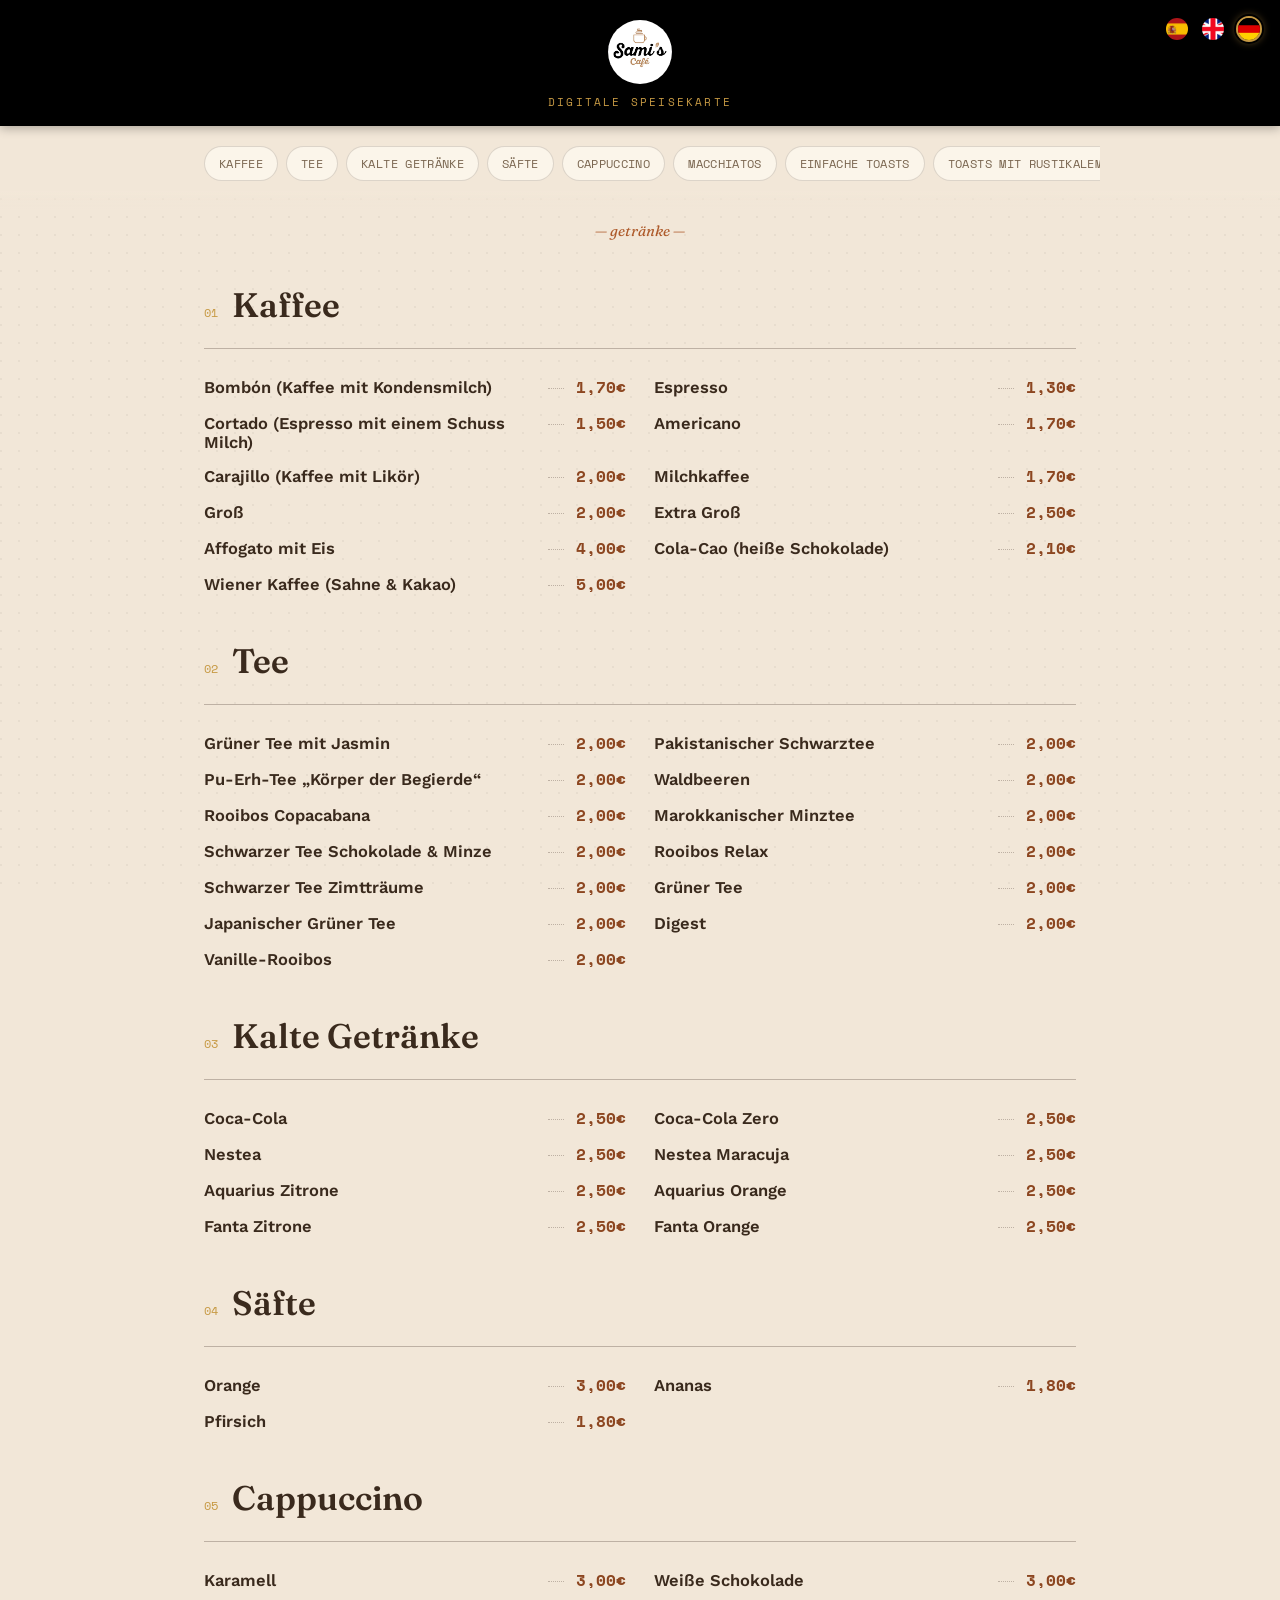
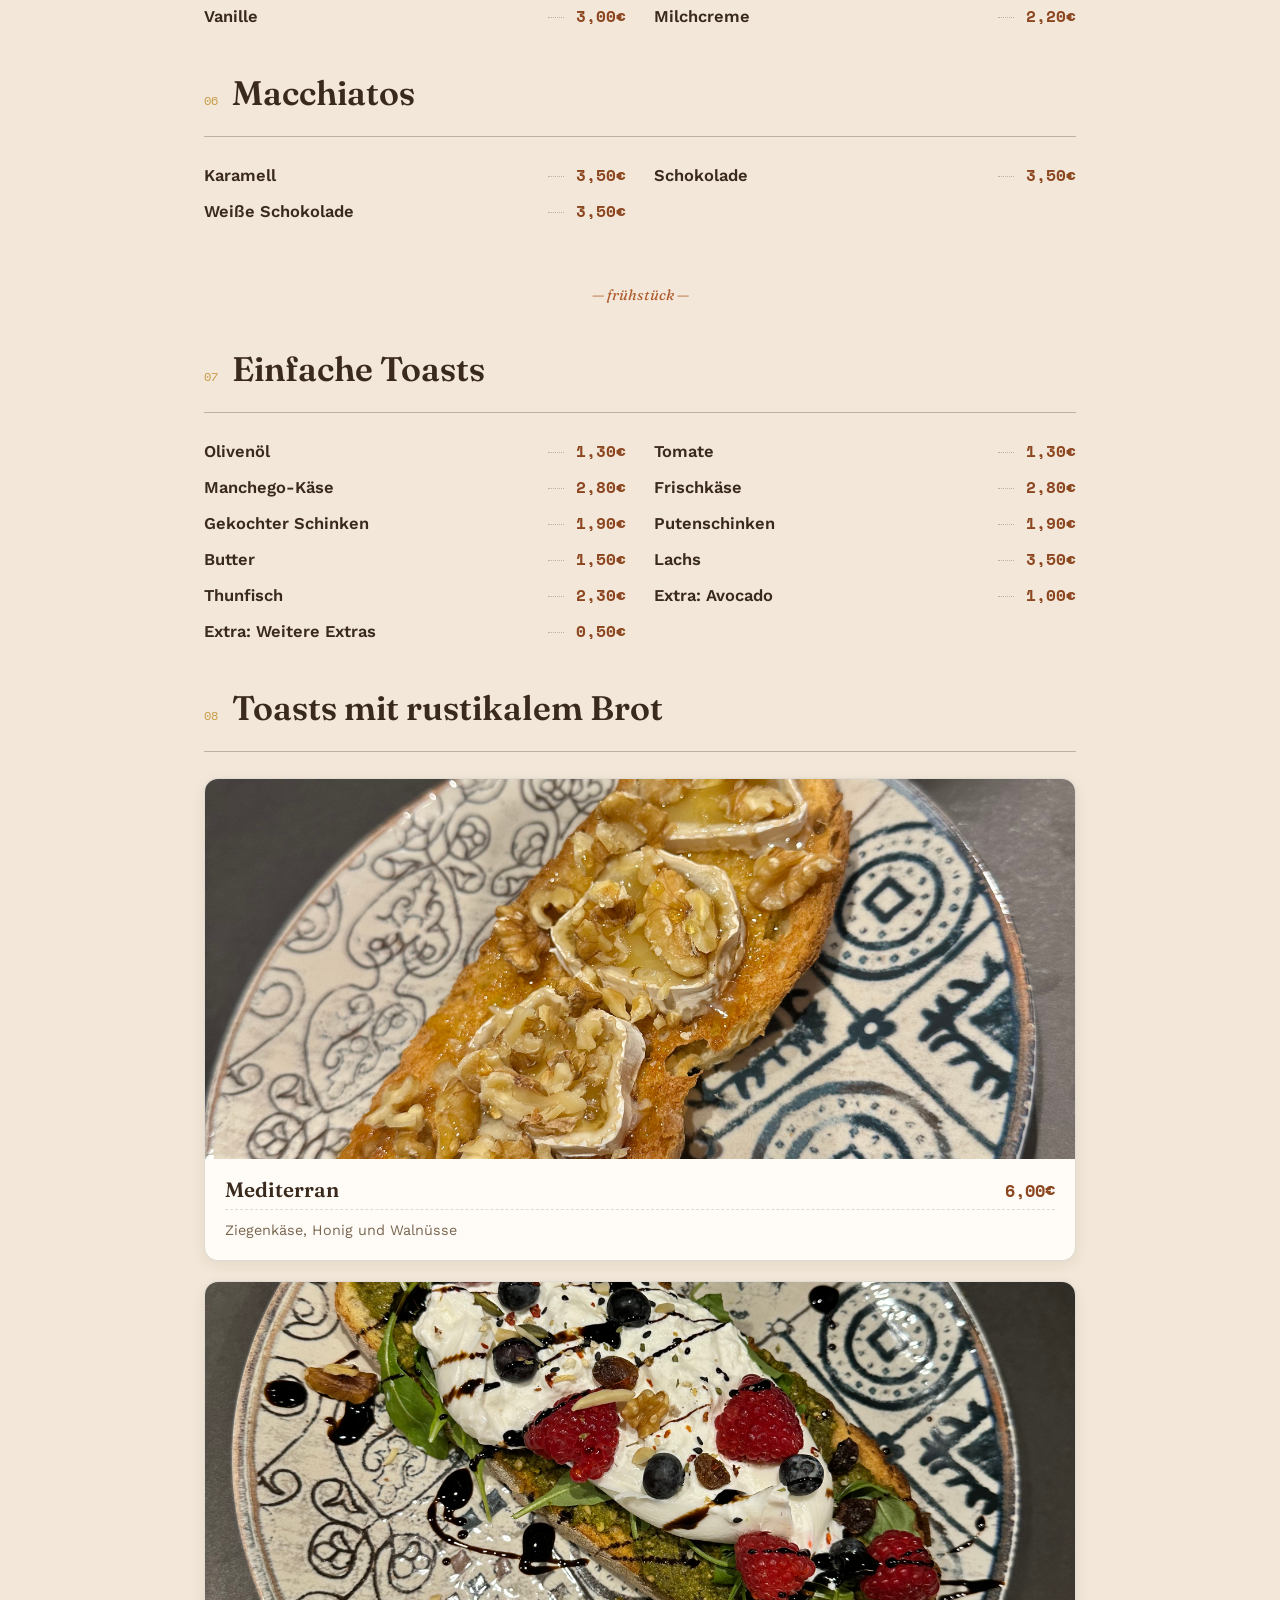
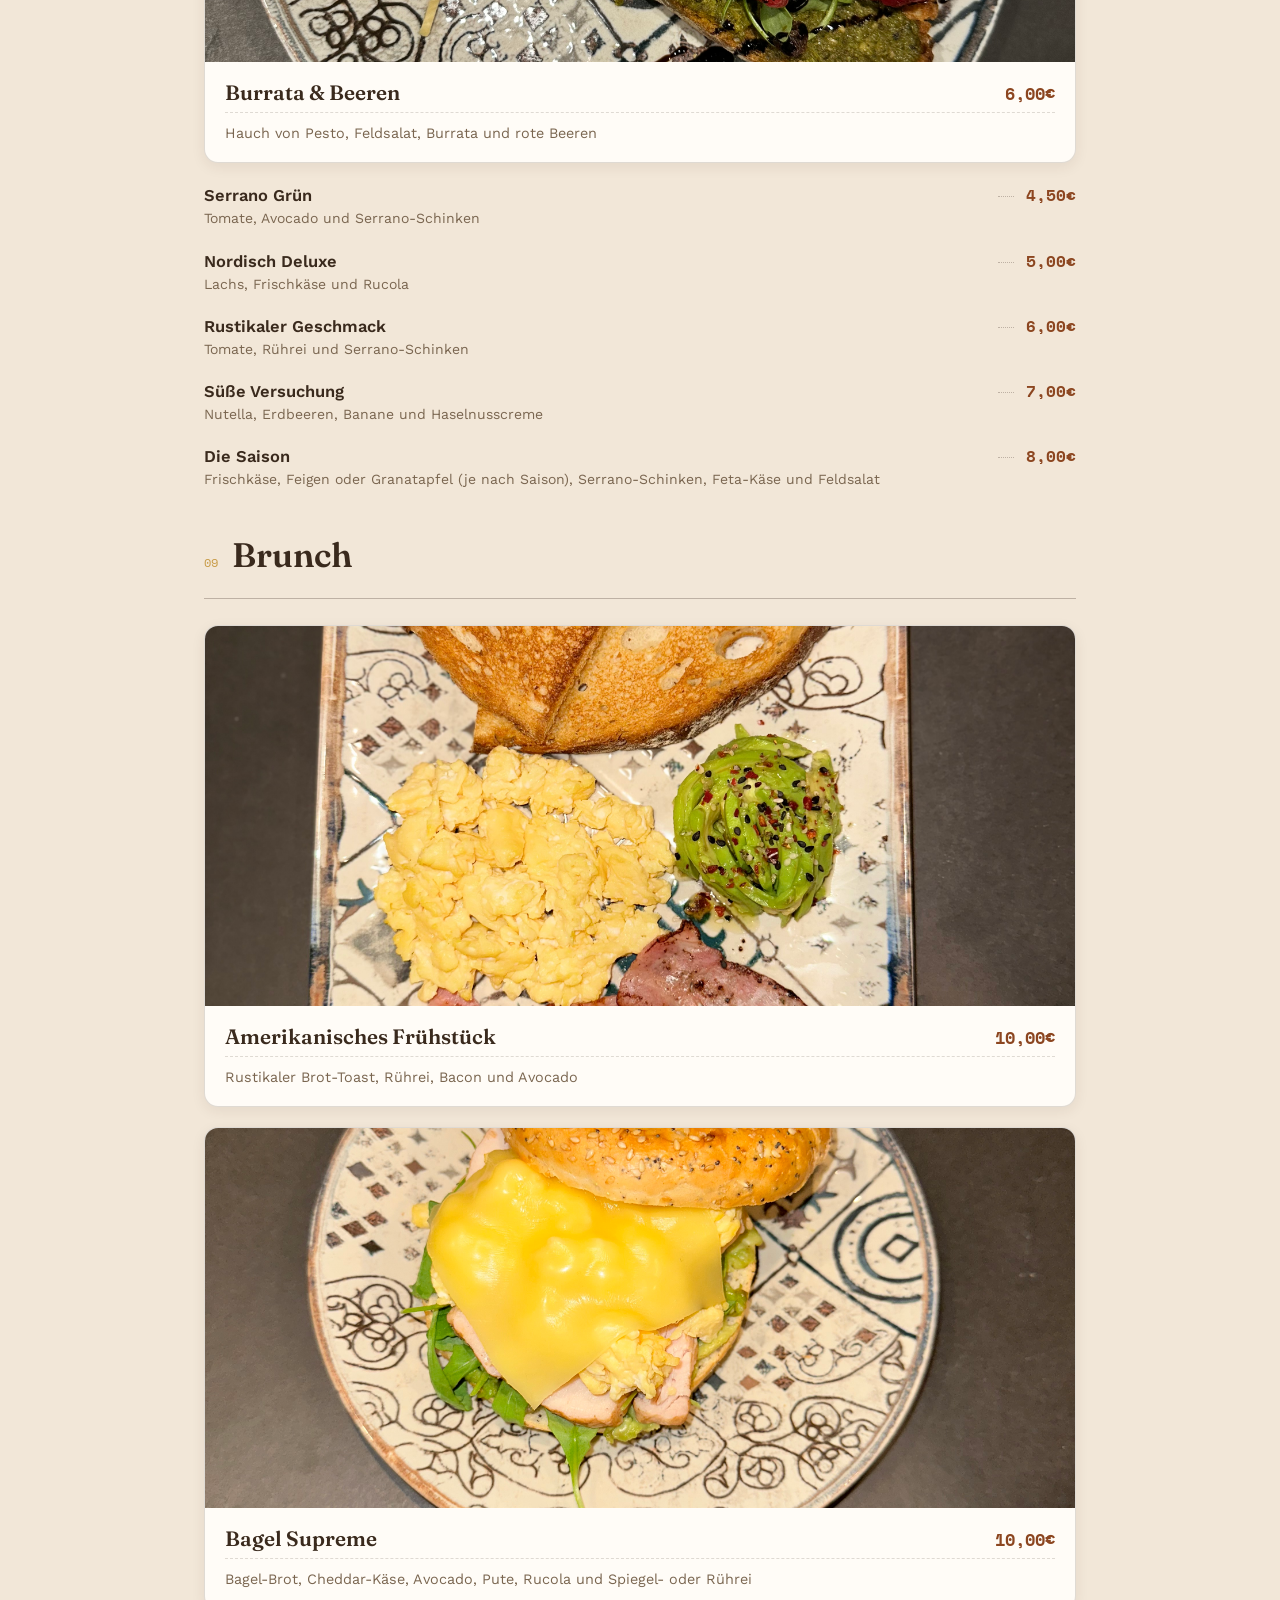
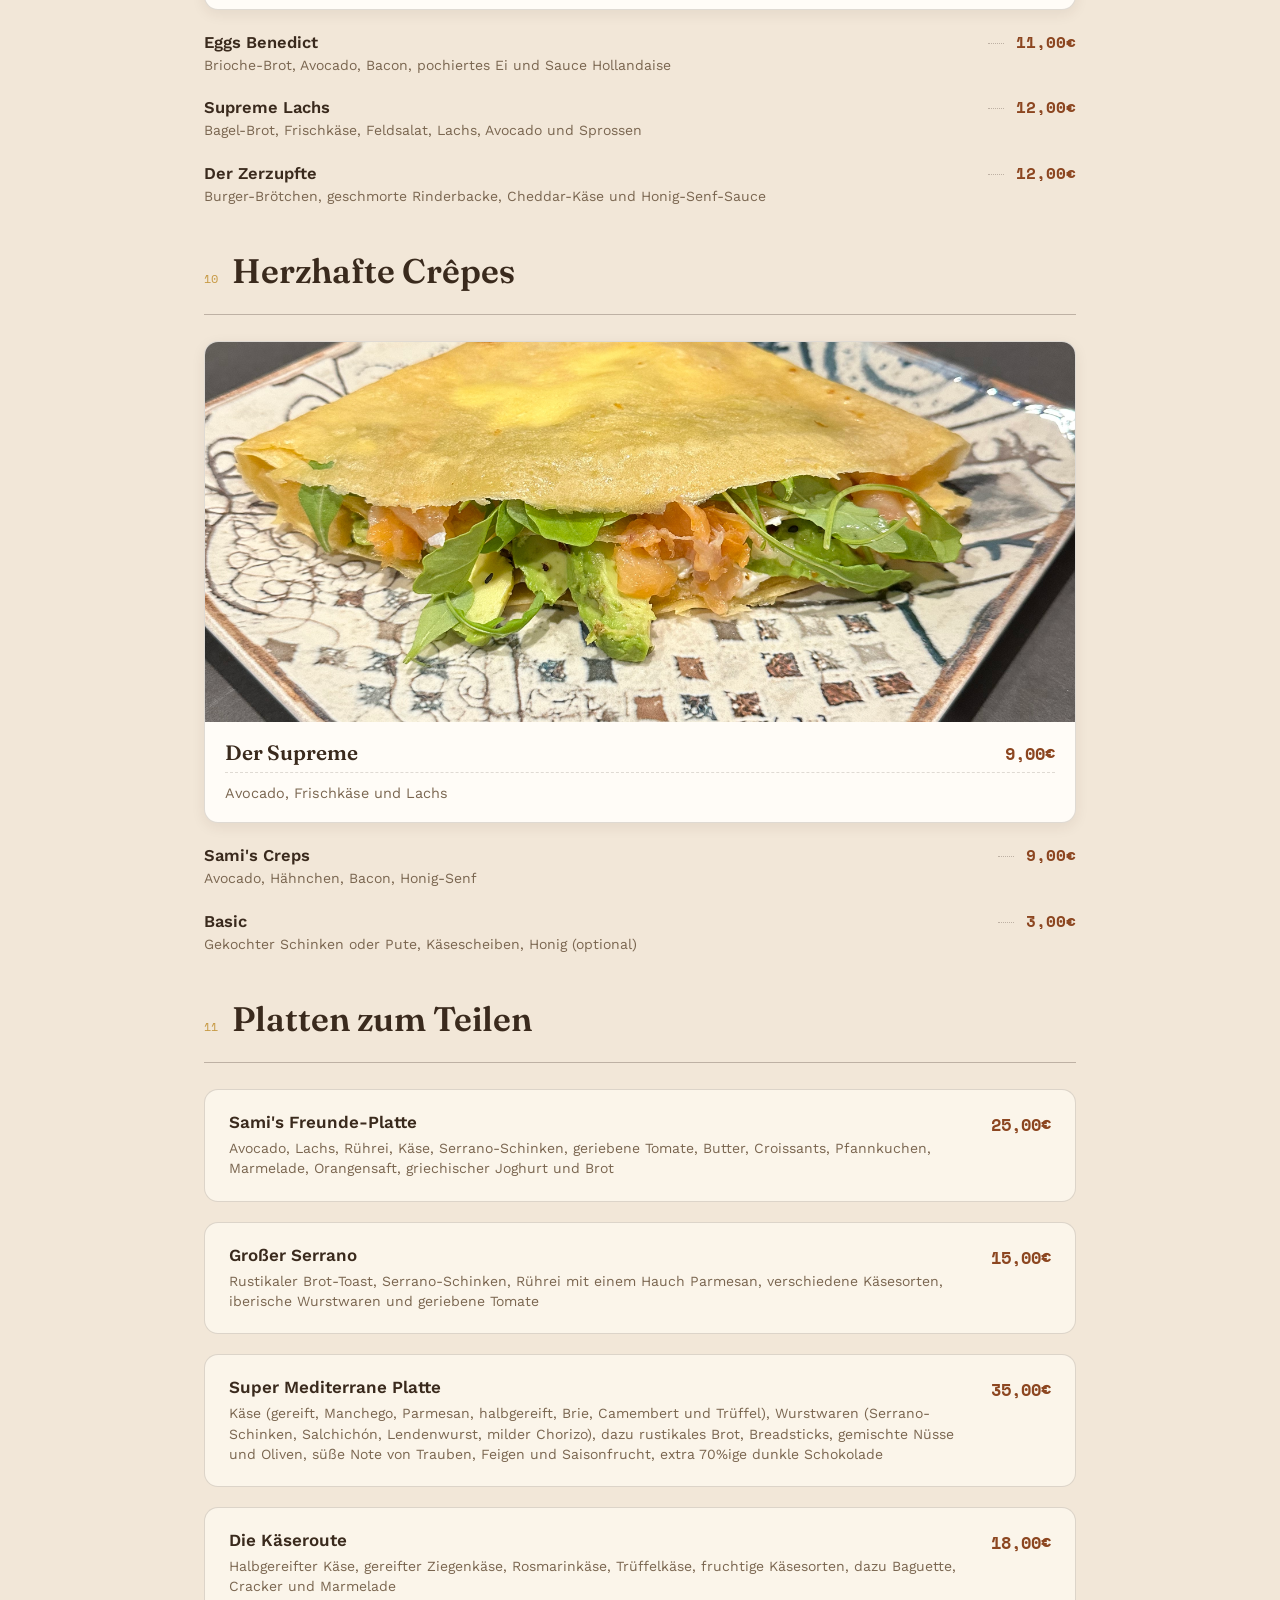
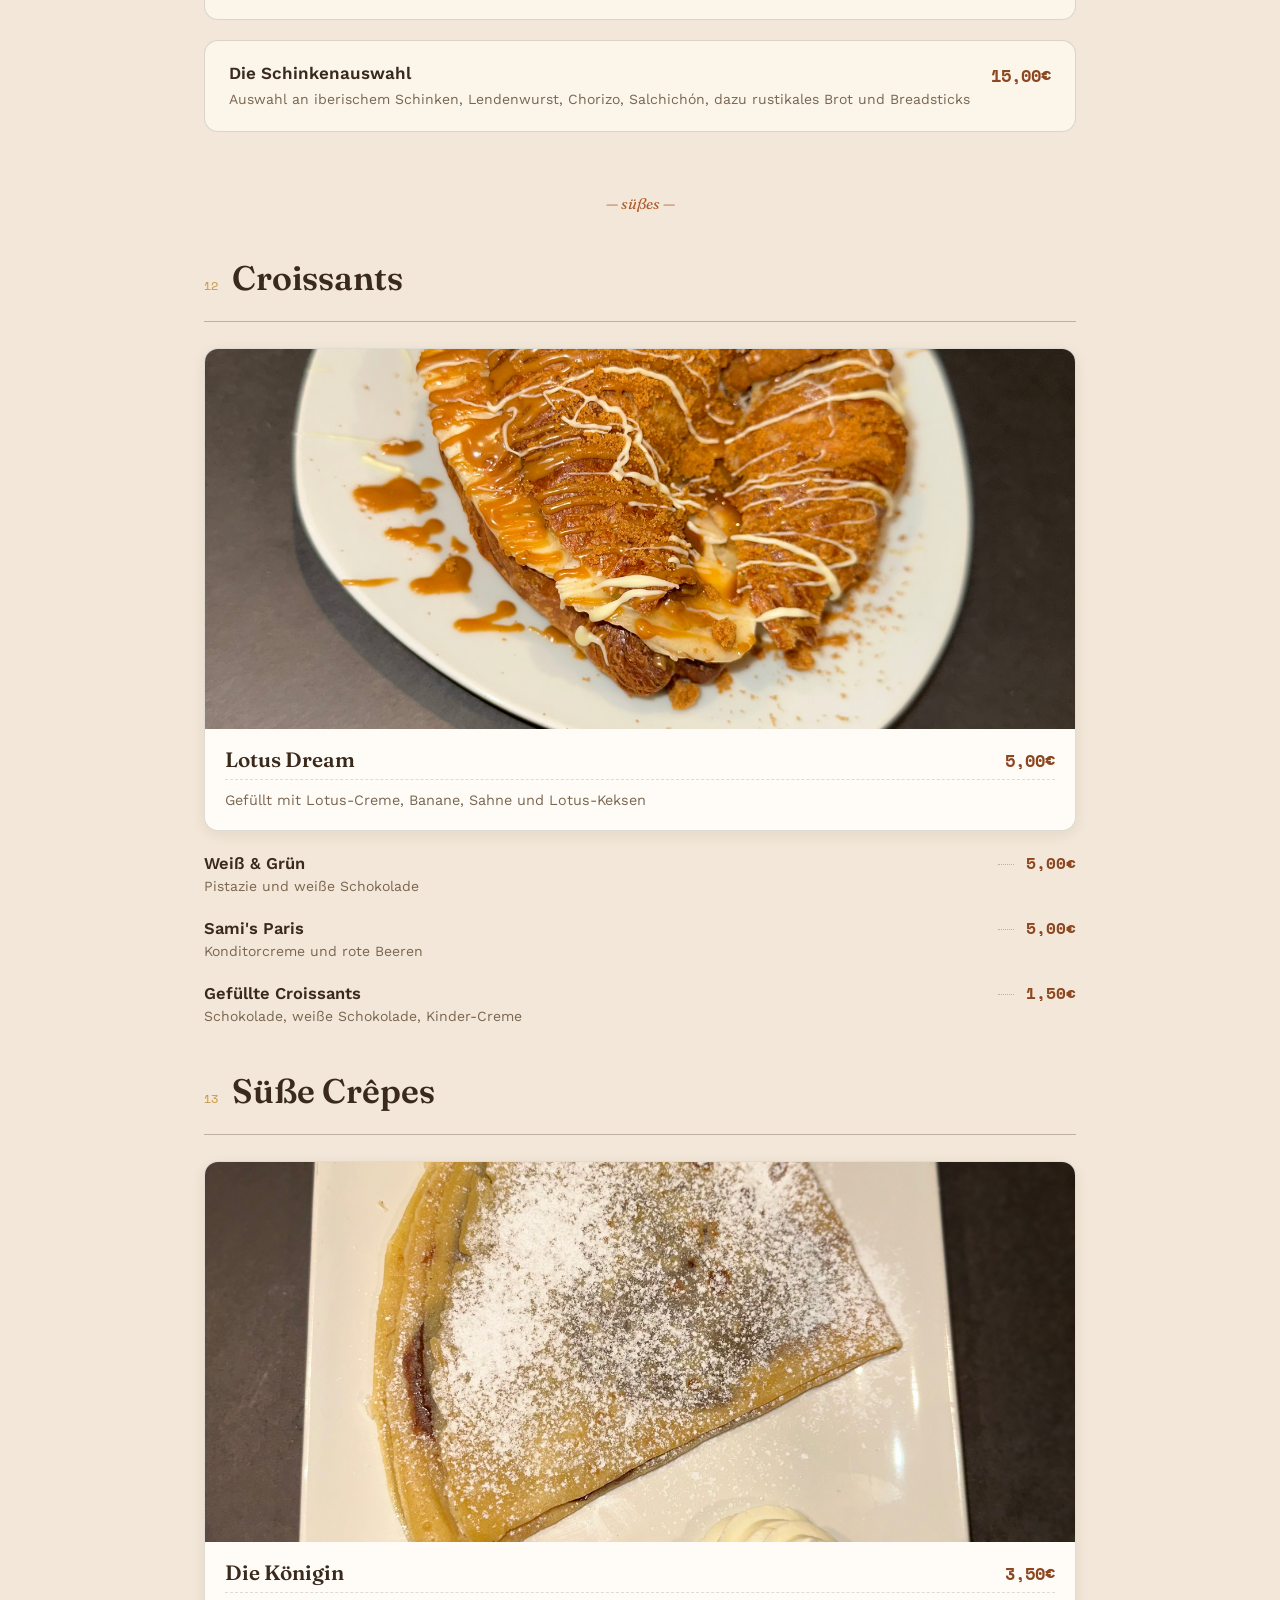
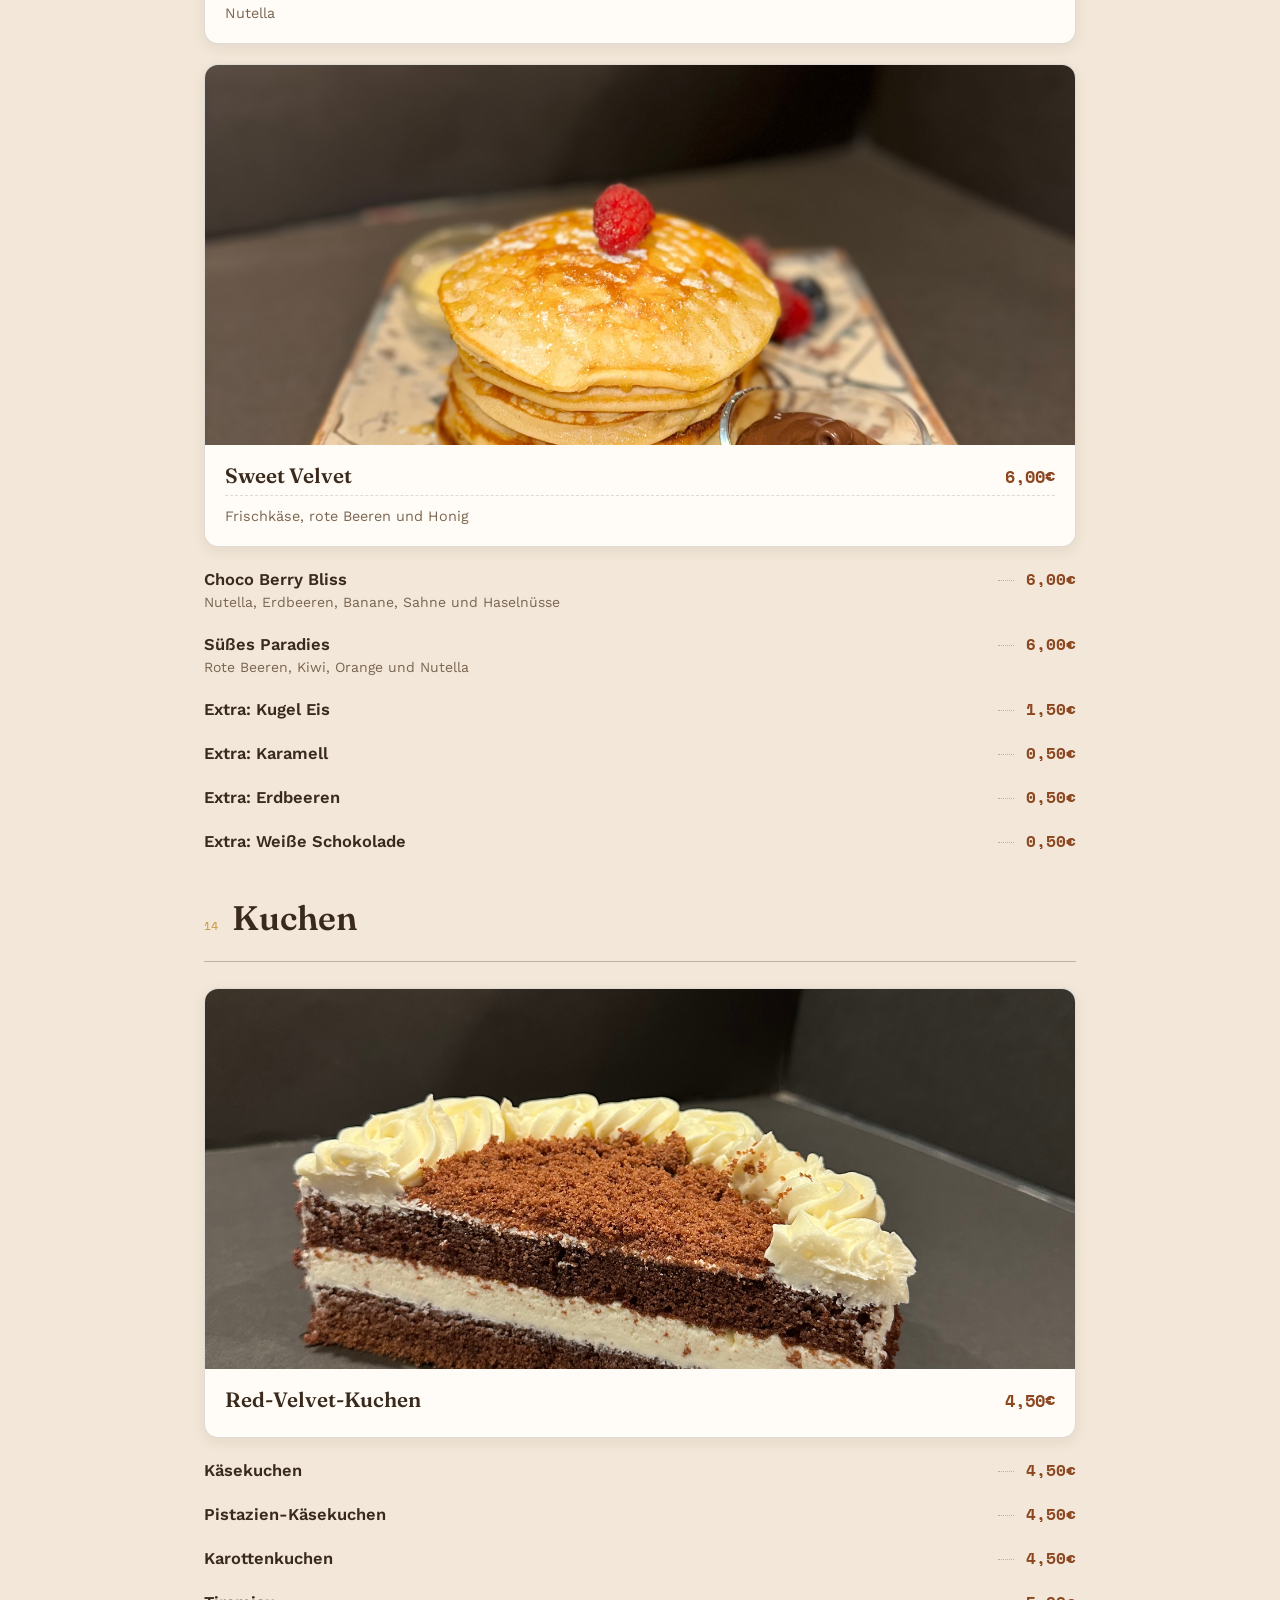
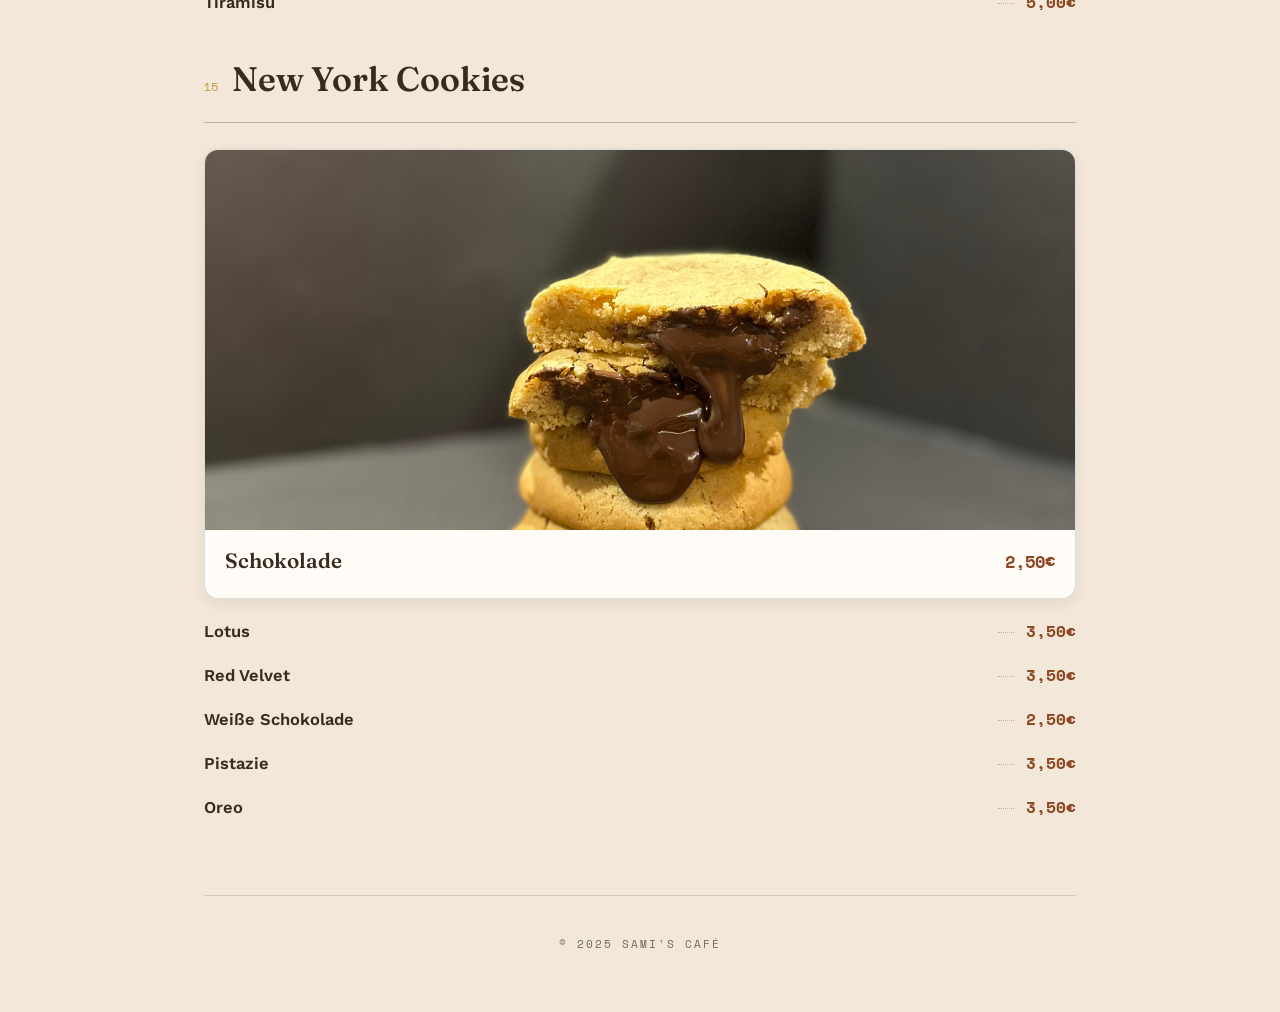
==== menu-de.html @ 76121f9c "Rebuild menu as multilingual dynamic pages Replaces the old static `index.html` menu with a data-dri" ====
<!DOCTYPE html>
<html lang="de">
<head>
    <meta charset="UTF-8">
    <meta name="viewport" content="width=device-width, initial-scale=1.0">
    <title>Sami's Café &amp; Desayunos — Speisekarte</title>
    <link rel="preconnect" href="https://fonts.googleapis.com">
    <link rel="preconnect" href="https://fonts.gstatic.com" crossorigin>
    <link href="https://fonts.googleapis.com/css2?family=Fraunces:opsz,wght@9..144,400;9..144,500;9..144,600;9..144,700&family=Space+Mono:wght@400;700&family=Work+Sans:wght@400;500;600&display=swap" rel="stylesheet">
    <link rel="stylesheet" href="style.css">
</head>
<body>

<header>
    <div class="lang-selector">
        <a href="menu.html" class="lang-link" title="Español"><img src="img/flags/es.webp" alt="ES"></a>
        <a href="menu-en.html" class="lang-link" title="English"><img src="img/flags/en.webp" alt="EN"></a>
        <a href="menu-de.html" class="lang-link active" title="Deutsch"><img src="img/flags/de.webp" alt="DE"></a>
    </div>
    <img src="img/logo.png" alt="Sami's Café" class="logo">
    <p class="header-tagline">Digitale Speisekarte</p>
</header>

<div class="nav-outer">
    <nav class="category-nav" id="categoryNav" aria-label="Speisekarten-Kategorien"></nav>
</div>

<div class="wrap">
    <main id="menuContainer"></main>

    <footer>
        <p>&copy; 2025 Sami's Café</p>
    </footer>
</div>

<script src="menu-data-de.js"></script>
<script src="menu-render.js"></script>
</body>
</html>
---- style.css ----
:root {
    --cream: #F2E7D8;
    --cream-light: #FBF5EA;
    --paper: #FFFCF7;
    --espresso: #3A2A1D;
    --espresso-soft: #7A6650;
    --rust: #AE5A2A;
    --rust-dark: #8C4620;
    --gold: #C79A44;
    --line: rgba(58, 42, 29, 0.16);
    --line-strong: rgba(58, 42, 29, 0.28);

    --font-heading: 'Fraunces', serif;
    --font-mono: 'Space Mono', monospace;
    --font-body: 'Work Sans', sans-serif;
}

* {
    box-sizing: border-box;
}

html {
    scroll-behavior: smooth;
}

body {
    margin: 0;
    background: var(--cream);
    color: var(--espresso);
    font-family: var(--font-body);
    -webkit-font-smoothing: antialiased;
}

::selection {
    background: var(--rust);
    color: var(--paper);
}

/* Textura de fondo */
body::before {
    content: "";
    position: fixed;
    inset: 0;
    background-image: radial-gradient(circle at 1px 1px, rgba(58, 42, 29, 0.05) 1px, transparent 1px);
    background-size: 18px 18px;
    pointer-events: none;
    z-index: 0;
}

.wrap {
    max-width: 920px;
    margin: 0 auto;
    padding: 0 24px;
    position: relative;
    z-index: 1;
}

/* --- HEADER (negro, con logo y banderas) --- */
header {
    background: #000;
    position: sticky;
    top: 0;
    z-index: 30;
    padding: 20px 20px 16px;
    text-align: center;
    box-shadow: 0 2px 10px rgba(0, 0, 0, 0.3);
}

header .logo {
    display: block;
    margin: 0 auto;
    height: 64px;
    width: auto;
    border-radius: 50%;
}

header .header-tagline {
    font-family: var(--font-mono);
    font-size: 11px;
    letter-spacing: .2em;
    text-transform: uppercase;
    color: var(--gold);
    margin: 10px 0 0;
}

/* --- SELECTOR DE IDIOMAS --- */
.lang-selector {
    position: absolute;
    top: 16px;
    right: 18px;
    display: flex;
    gap: 10px;
    z-index: 30;
}

.lang-link {
    display: block;
    transition: transform 0.2s ease;
    text-decoration: none;
    line-height: 0;
}

.lang-link img {
    width: 26px;
    height: 26px;
    border-radius: 50%;
    object-fit: cover;
    border: 2px solid transparent;
    box-shadow: 0 2px 5px rgba(0, 0, 0, 0.4);
}

.lang-link:hover {
    transform: scale(1.1);
}

.lang-link.active img {
    border-color: var(--gold);
    box-shadow: 0 0 0 2px #000, 0 0 8px rgba(199, 154, 68, 0.6);
}

/* --- NAV STICKY --- */
.nav-outer {
    position: sticky;
    top: var(--header-height, 96px);
    z-index: 20;
    background: linear-gradient(var(--cream) 78%, transparent);
    padding: 14px 0 22px;
}

.category-nav {
    display: flex;
    gap: 8px;
    overflow-x: auto;
    padding: 6px 24px;
    max-width: 920px;
    margin: 0 auto;
    scrollbar-width: none;
    -webkit-overflow-scrolling: touch;
}

.category-nav::-webkit-scrollbar {
    display: none;
}

.nav-tab {
    flex: 0 0 auto;
    font-family: var(--font-mono);
    font-size: 11.5px;
    letter-spacing: .03em;
    text-transform: uppercase;
    color: var(--espresso-soft);
    background: var(--cream-light);
    border: 1px solid var(--line);
    padding: 8px 14px;
    border-radius: 100px;
    cursor: pointer;
    white-space: nowrap;
    transition: all .2s ease;
    text-decoration: none;
}

.nav-tab:hover {
    border-color: var(--rust);
    color: var(--rust-dark);
}

.nav-tab.active {
    background: var(--espresso);
    border-color: var(--espresso);
    color: var(--cream-light);
}

/* --- ESTRUCTURA PRINCIPAL --- */
main {
    display: block;
}

.group-title {
    font-family: var(--font-heading);
    font-style: italic;
    font-size: 15px;
    color: var(--rust);
    text-align: center;
    margin: 56px 0 6px;
}

.group-title:first-of-type {
    margin-top: 12px;
}

.menu-category {
    padding: 38px 0 6px;
    scroll-margin-top: calc(var(--header-height, 96px) + 90px);
}

.cat-head {
    display: flex;
    align-items: baseline;
    gap: 14px;
    margin-bottom: 22px;
}

.cat-num {
    font-family: var(--font-mono);
    font-size: 12px;
    color: var(--gold);
}

.cat-title {
    font-family: var(--font-heading);
    font-weight: 600;
    font-size: clamp(26px, 5vw, 34px);
    margin: 0;
    flex: 1;
    color: var(--espresso);
}

.cat-rule {
    height: 1px;
    background: var(--line-strong);
    margin: 0 0 26px;
}

/* --- ITEMS (con leader punteado) --- */
.content-box {
    display: flex;
    flex-direction: column;
    gap: 20px;
}

.item {
    display: flex;
    align-items: baseline;
    gap: 10px;
}

.item-main {
    flex: 1;
    min-width: 0;
}

.item-name {
    font-weight: 600;
    font-size: 16.5px;
    color: var(--espresso);
}

.item-desc {
    display: block;
    font-size: 14px;
    color: var(--espresso-soft);
    margin-top: 3px;
    line-height: 1.45;
}

.leader {
    flex: 0 1 auto;
    min-width: 16px;
    border-bottom: 1.5px dotted var(--line-strong);
    position: relative;
    top: -4px;
    margin: 0 2px;
}

.item-price {
    font-family: var(--font-mono);
    font-weight: 700;
    font-size: 16px;
    color: var(--rust-dark);
    white-space: nowrap;
}

/* Listas de precio uniforme en cuadrícula (Té, Bebidas frías, Galletas...) */
.content-box.grid-list {
    display: grid;
    grid-template-columns: 1fr;
    gap: 12px 28px;
}

@media (min-width: 700px) {
    .content-box.grid-list {
        grid-template-columns: 1fr 1fr;
    }
}

/* --- FOTO GRANDE (platos con imagen) --- */
.card-big {
    background: var(--paper);
    border-radius: 14px;
    overflow: hidden;
    border: 1px solid var(--line);
    box-shadow: 0 4px 14px rgba(58, 42, 29, 0.08);
}

.card-big img {
    width: 100%;
    height: 280px;
    object-fit: cover;
    object-position: center;
    display: block;
}

.big-info {
    padding: 18px 20px;
}

.big-header {
    display: flex;
    justify-content: space-between;
    align-items: baseline;
    gap: 12px;
    margin-bottom: 6px;
}

.big-title {
    font-family: var(--font-heading);
    font-weight: 600;
    font-size: 1.3rem;
    color: var(--espresso);
    margin: 0;
}

.big-price {
    font-family: var(--font-mono);
    font-weight: 700;
    font-size: 1.05rem;
    color: var(--rust-dark);
    white-space: nowrap;
}

.big-desc {
    font-size: 0.9rem;
    color: var(--espresso-soft);
    line-height: 1.5;
    border-top: 1px dashed var(--line);
    padding-top: 10px;
    margin-top: 4px;
}

@media (min-width: 700px) {
    .card-big img {
        height: 380px;
    }
}

/* --- TABLAS PARA COMPARTIR (board-card) --- */
.board-card {
    background: var(--cream-light);
    border: 1px solid var(--line);
    border-radius: 14px;
    padding: 22px 24px;
}

.board-head {
    display: flex;
    justify-content: space-between;
    align-items: flex-start;
    gap: 16px;
}

.board-head .item-name {
    font-size: 17px;
}

.board-head .item-desc {
    margin-top: 6px;
}

.board-head .item-price {
    font-size: 17px;
}

/* --- FOOTER --- */
footer {
    margin-top: 70px;
    padding: 40px 0 60px;
    text-align: center;
    border-top: 1px solid var(--line);
}

footer p {
    font-family: var(--font-mono);
    font-size: 11px;
    letter-spacing: .18em;
    text-transform: uppercase;
    color: var(--espresso-soft);
    margin: 0;
}
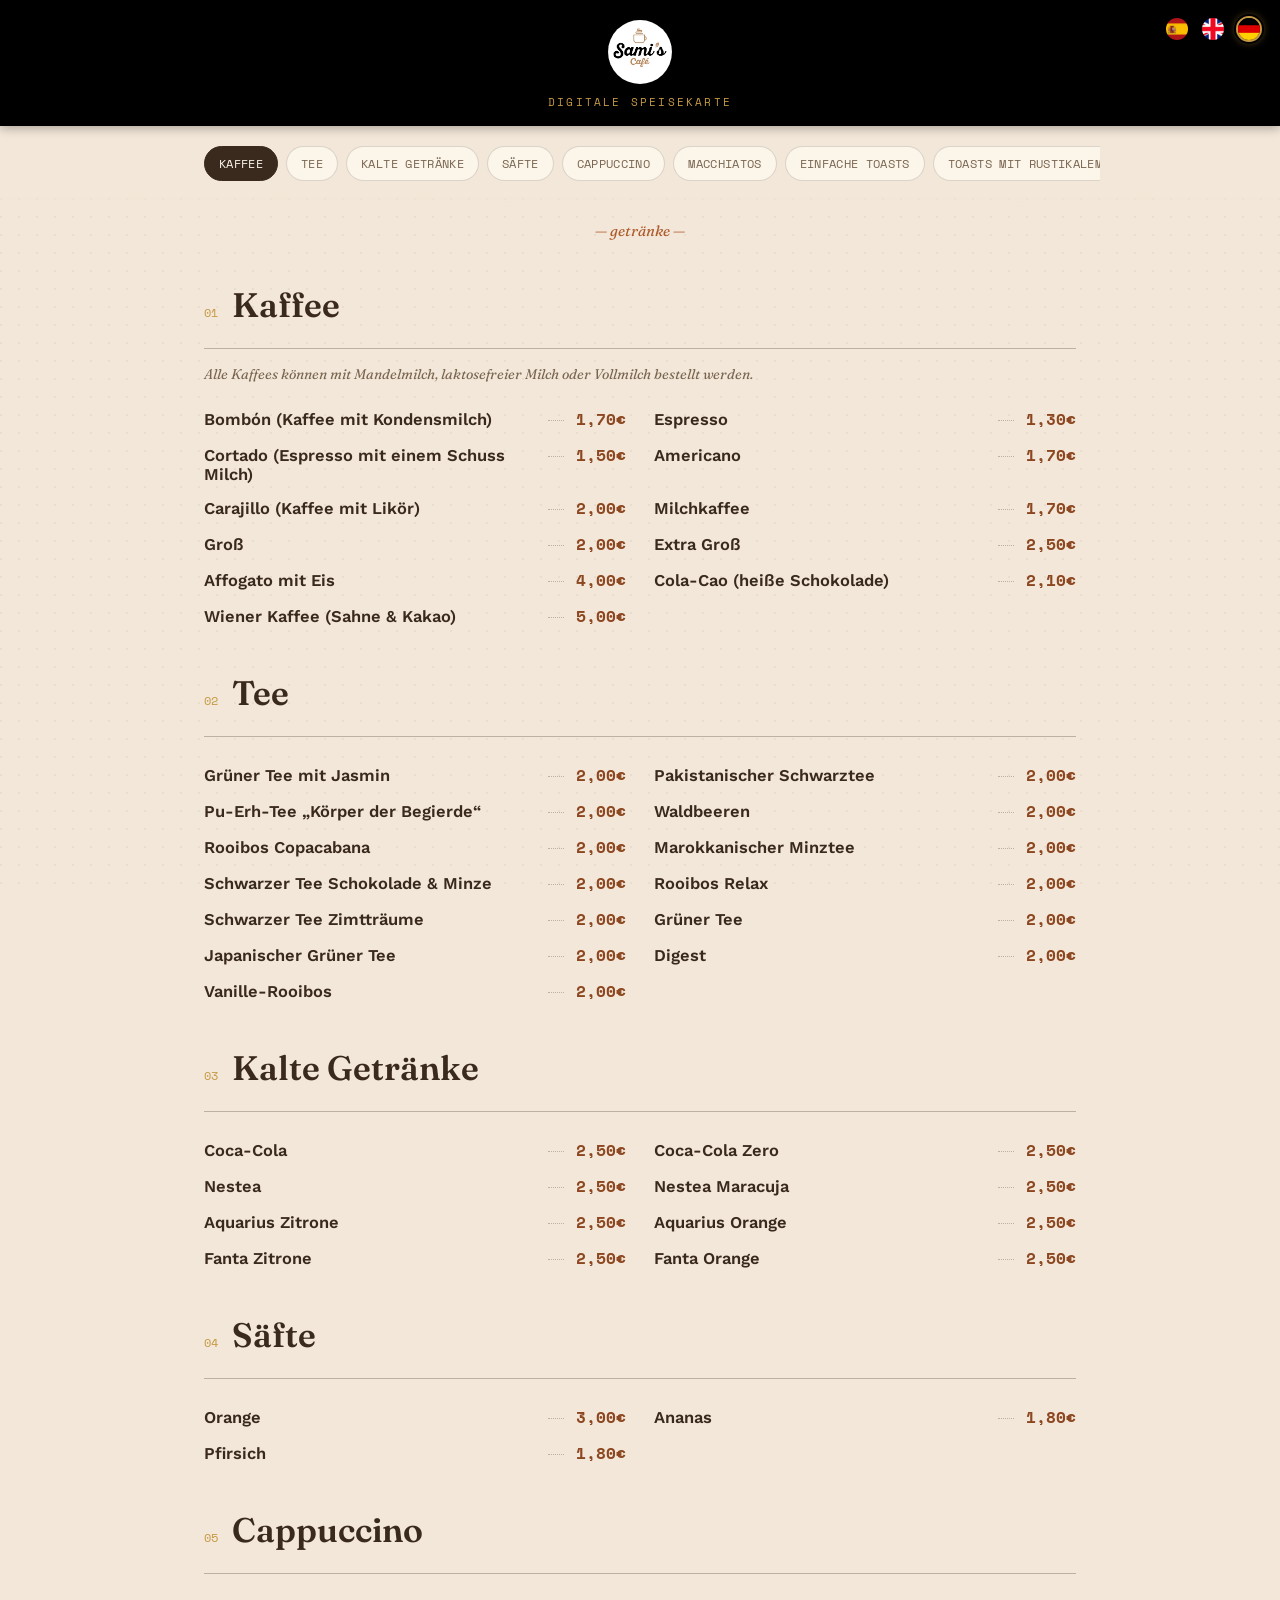
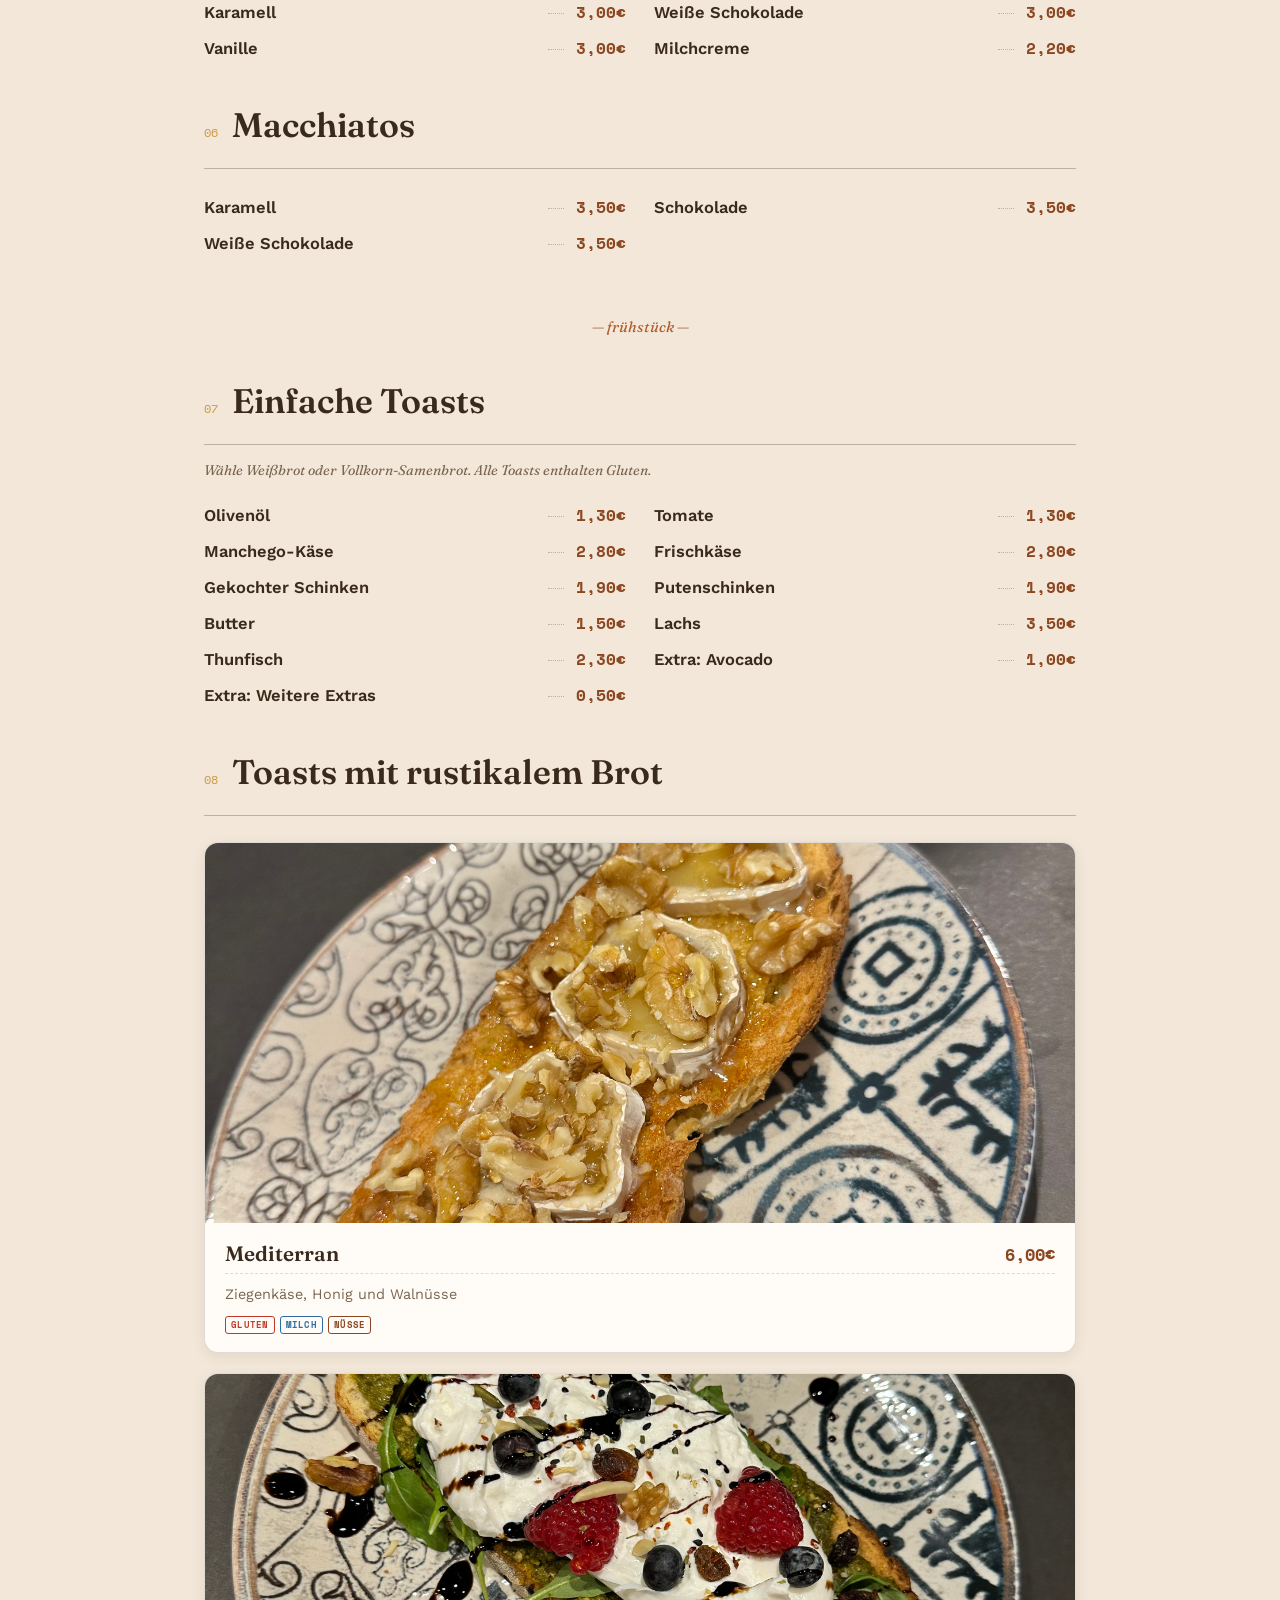
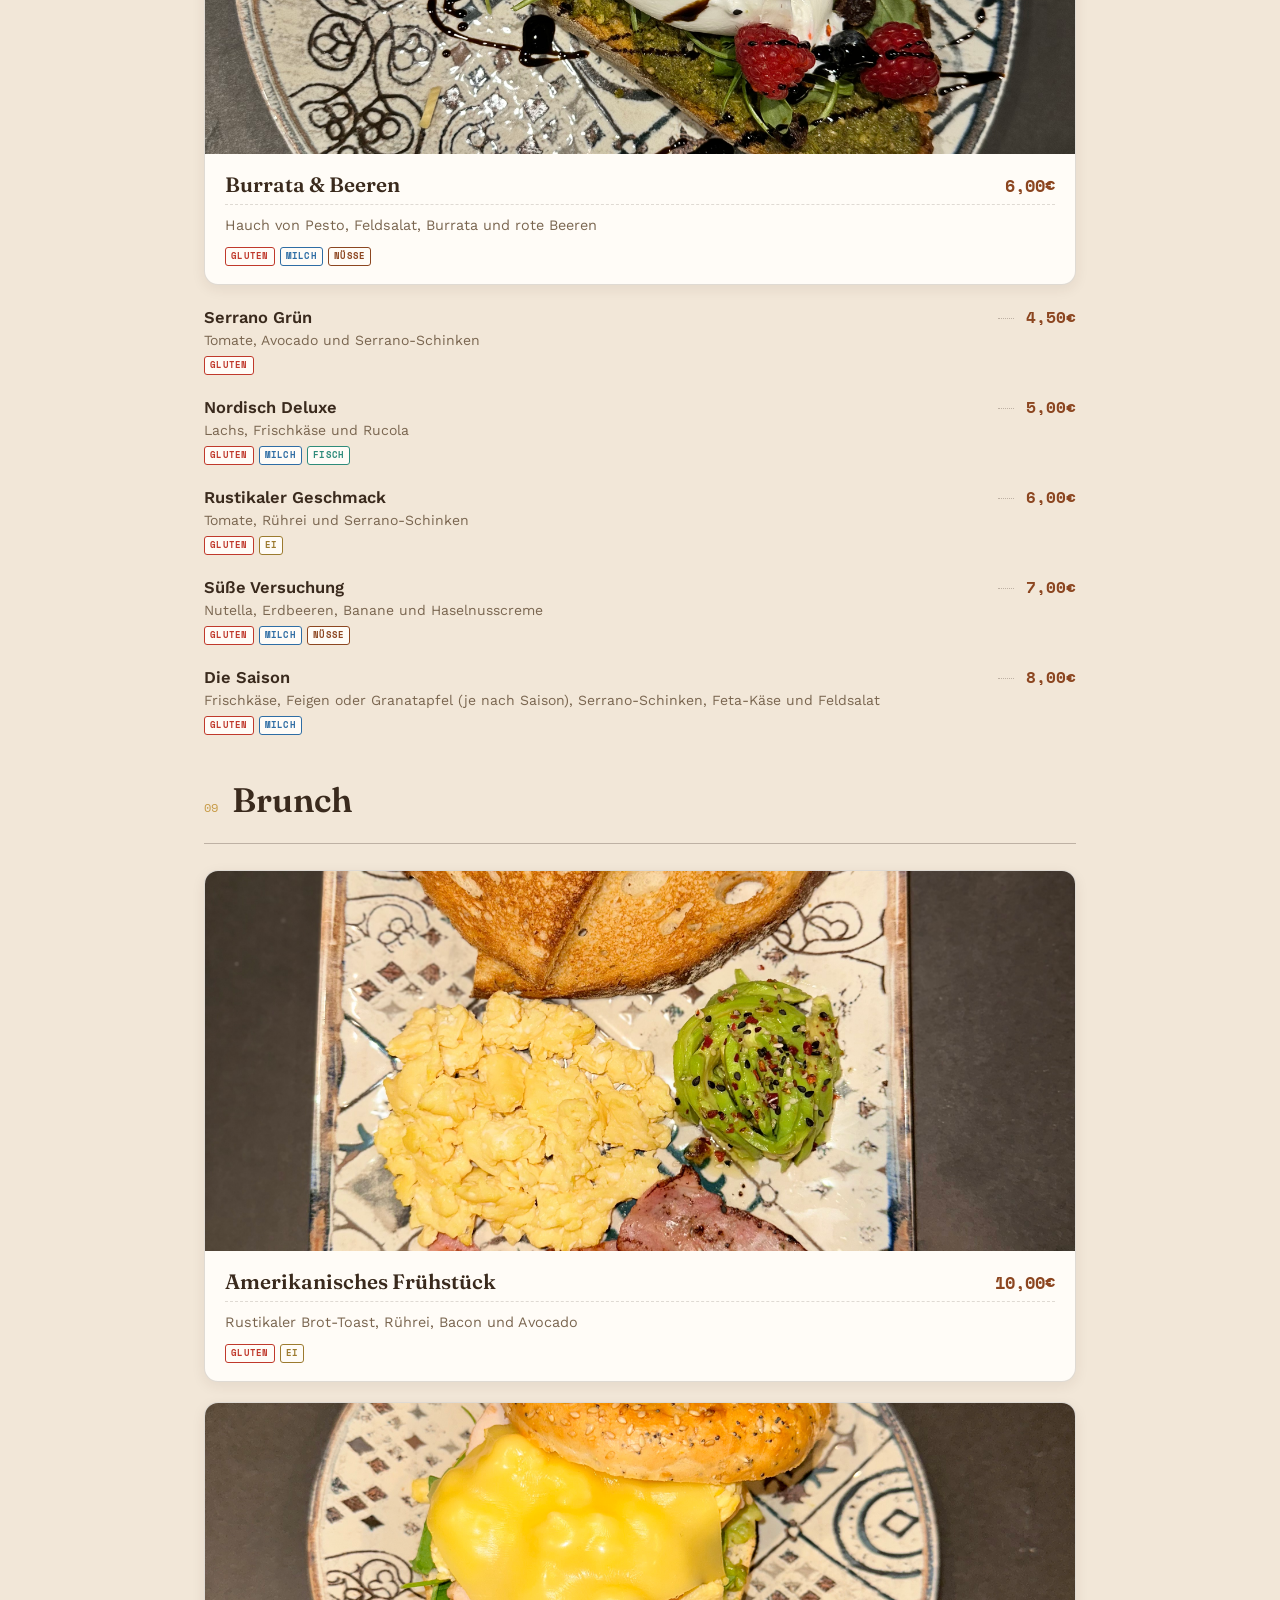
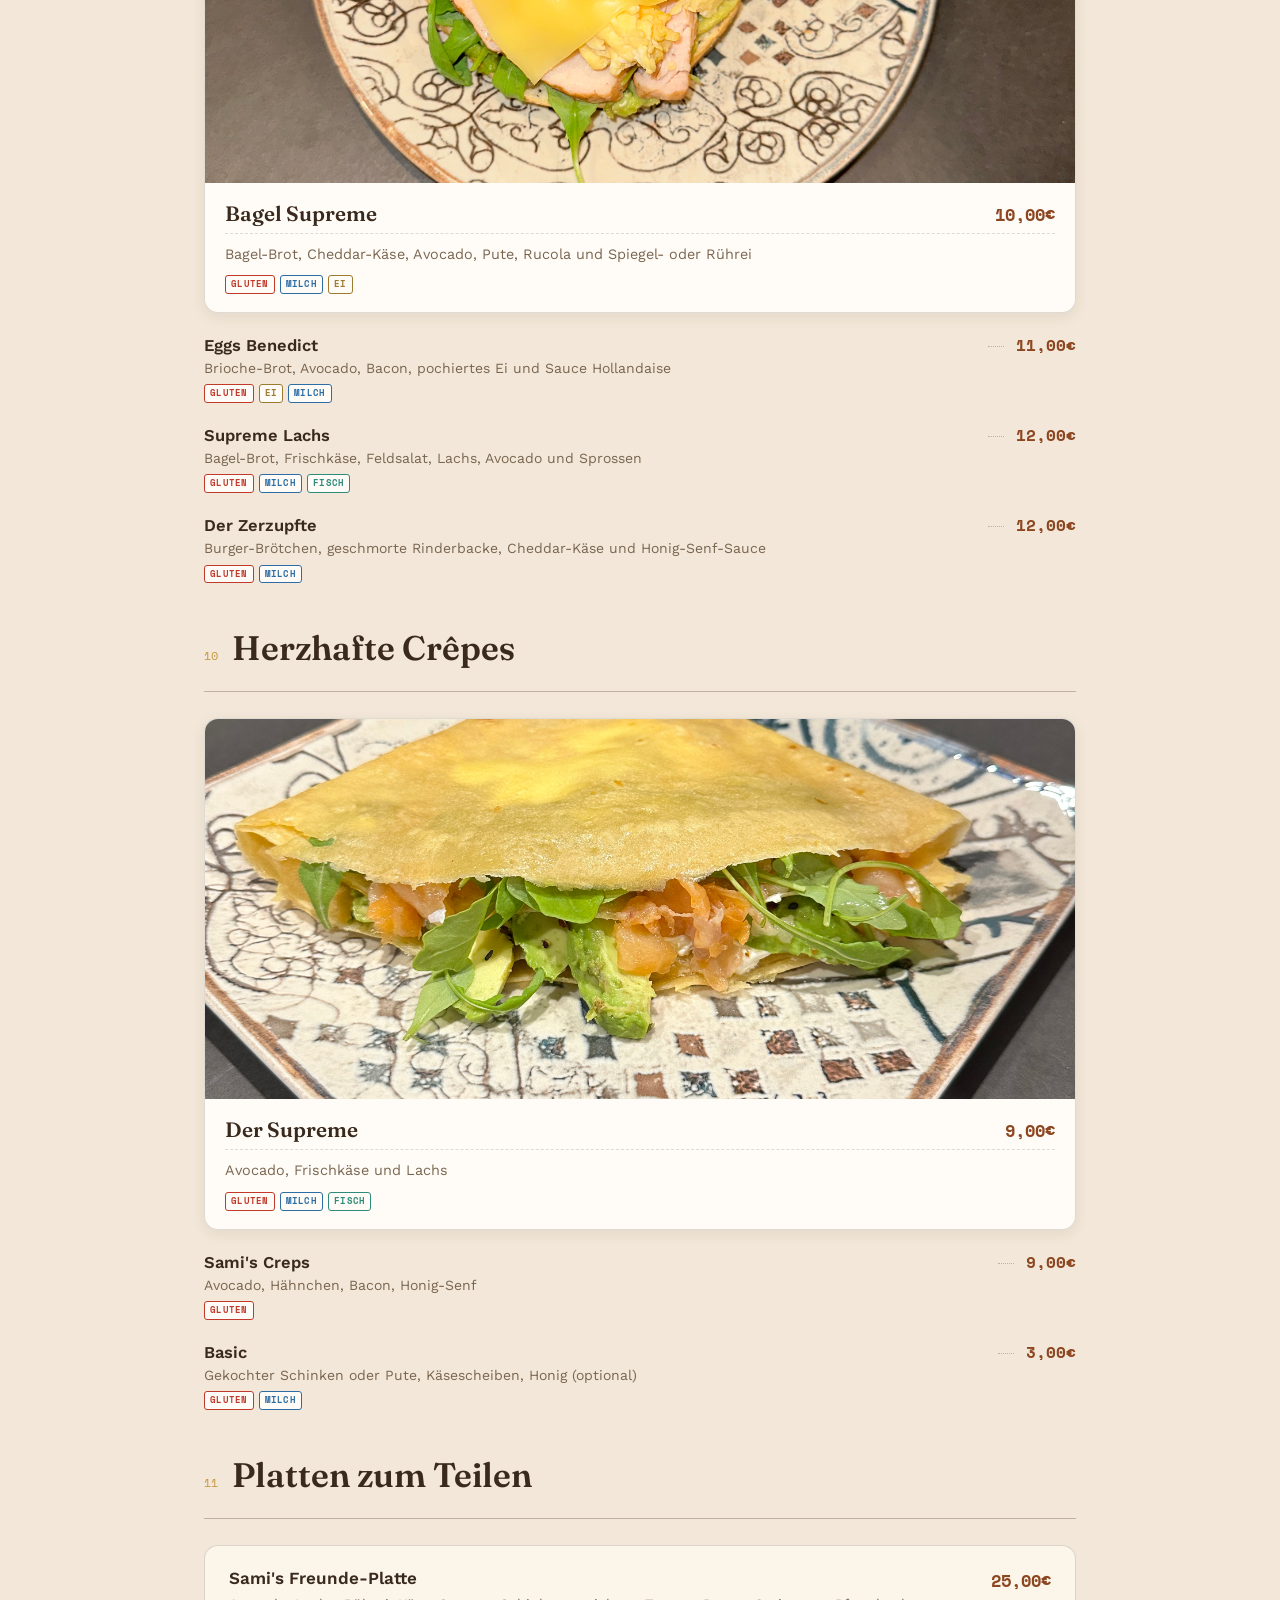
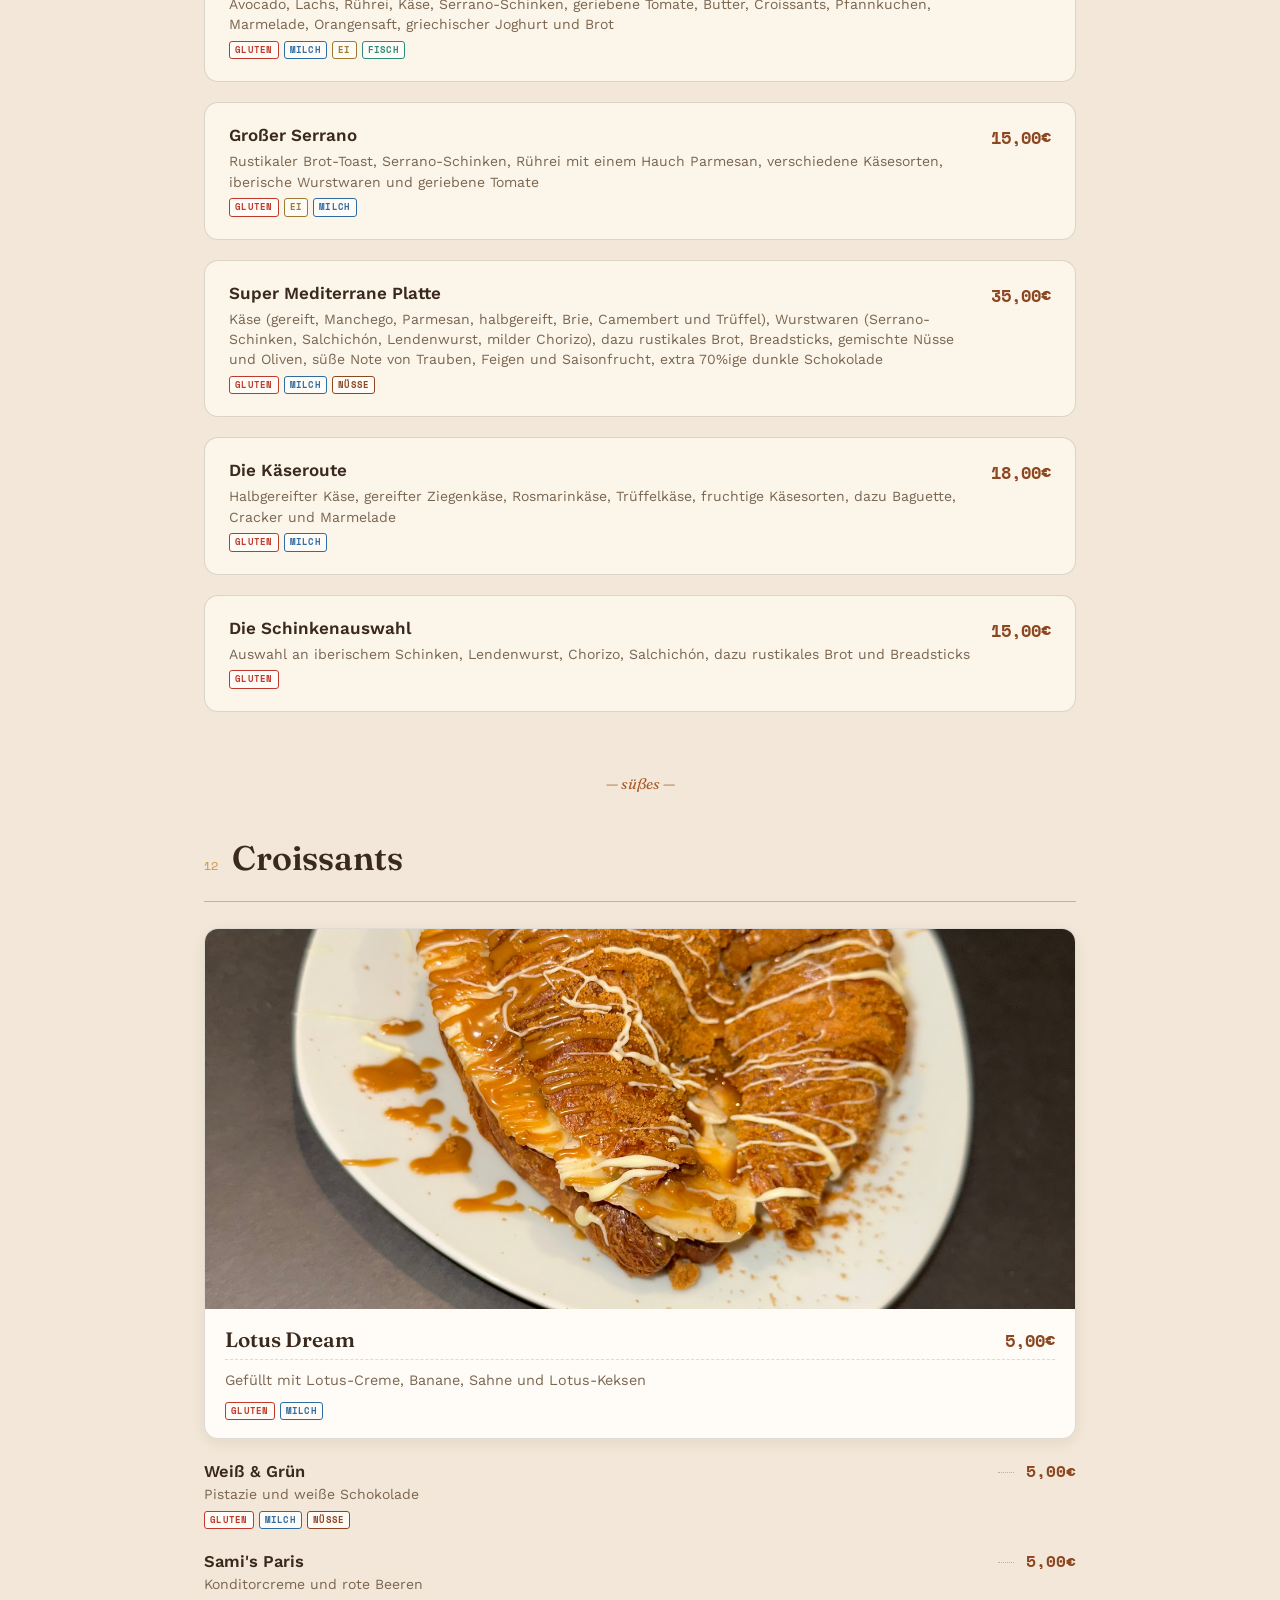
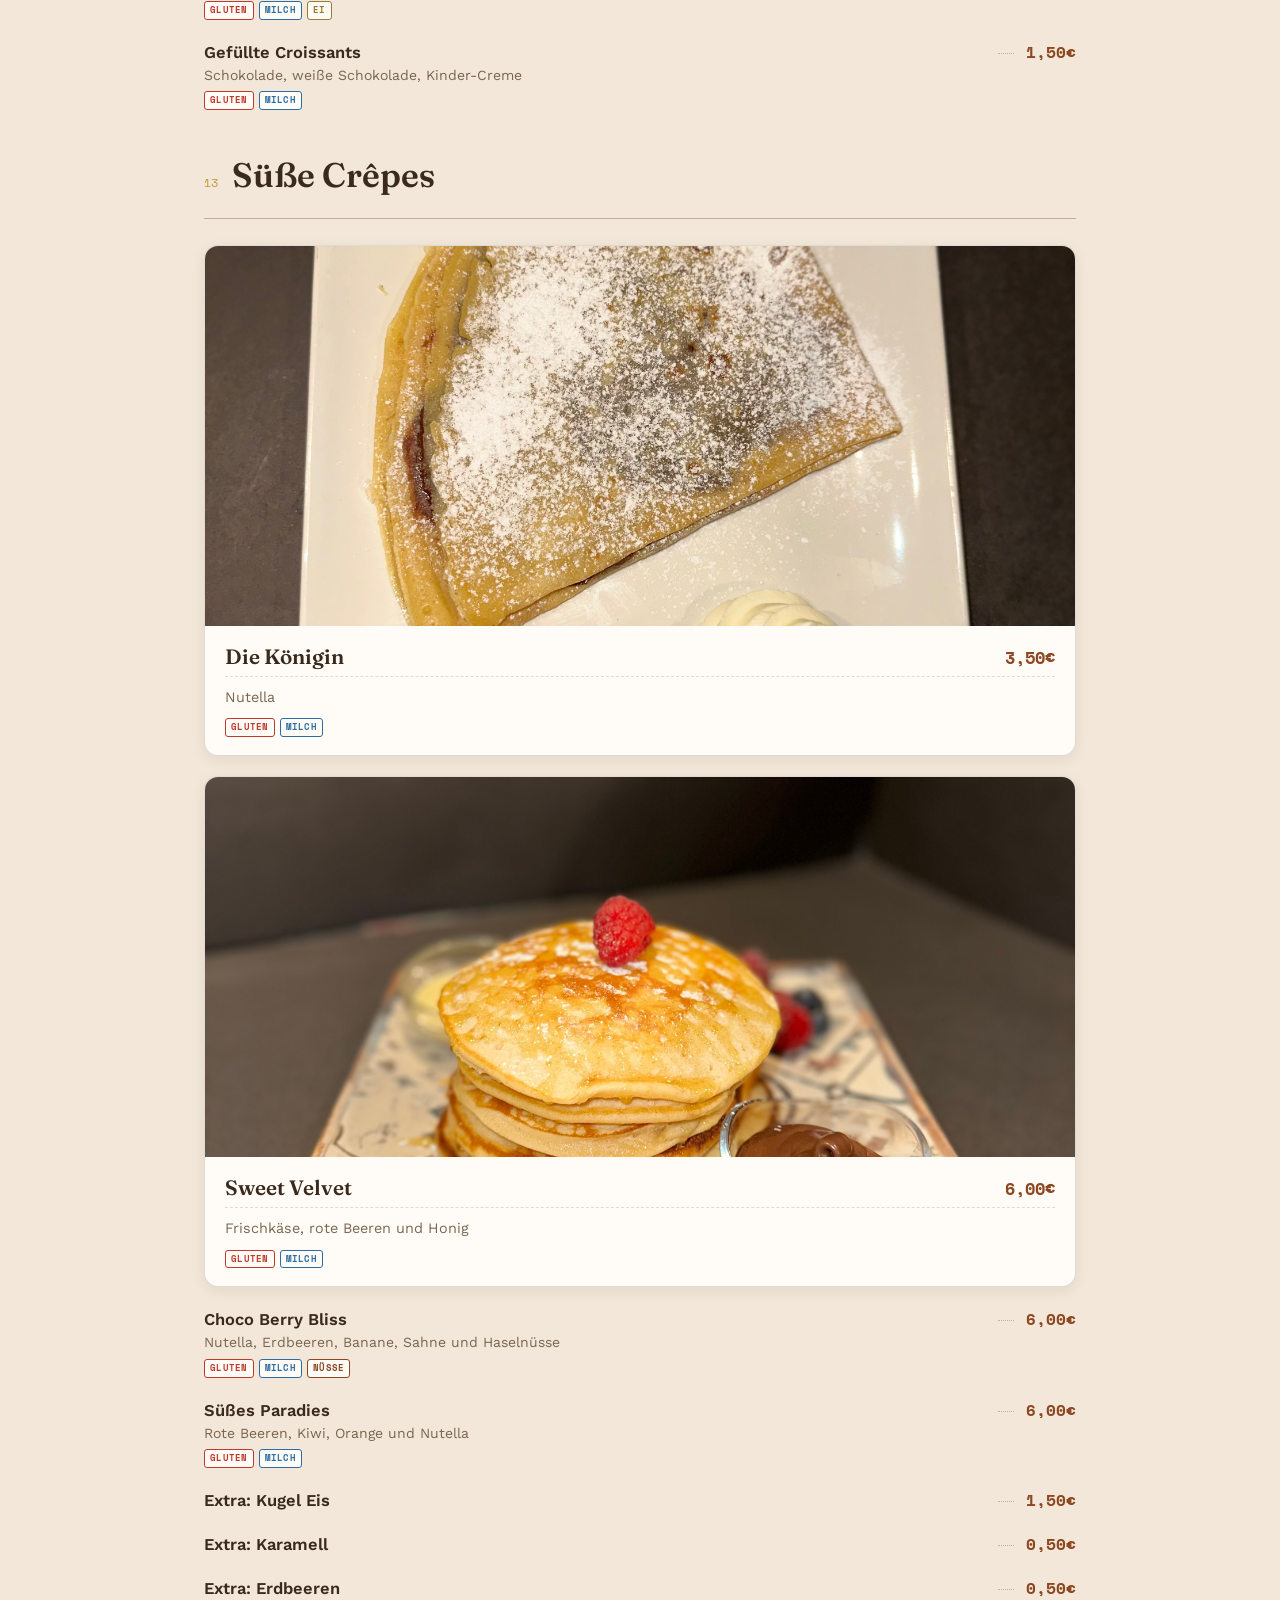
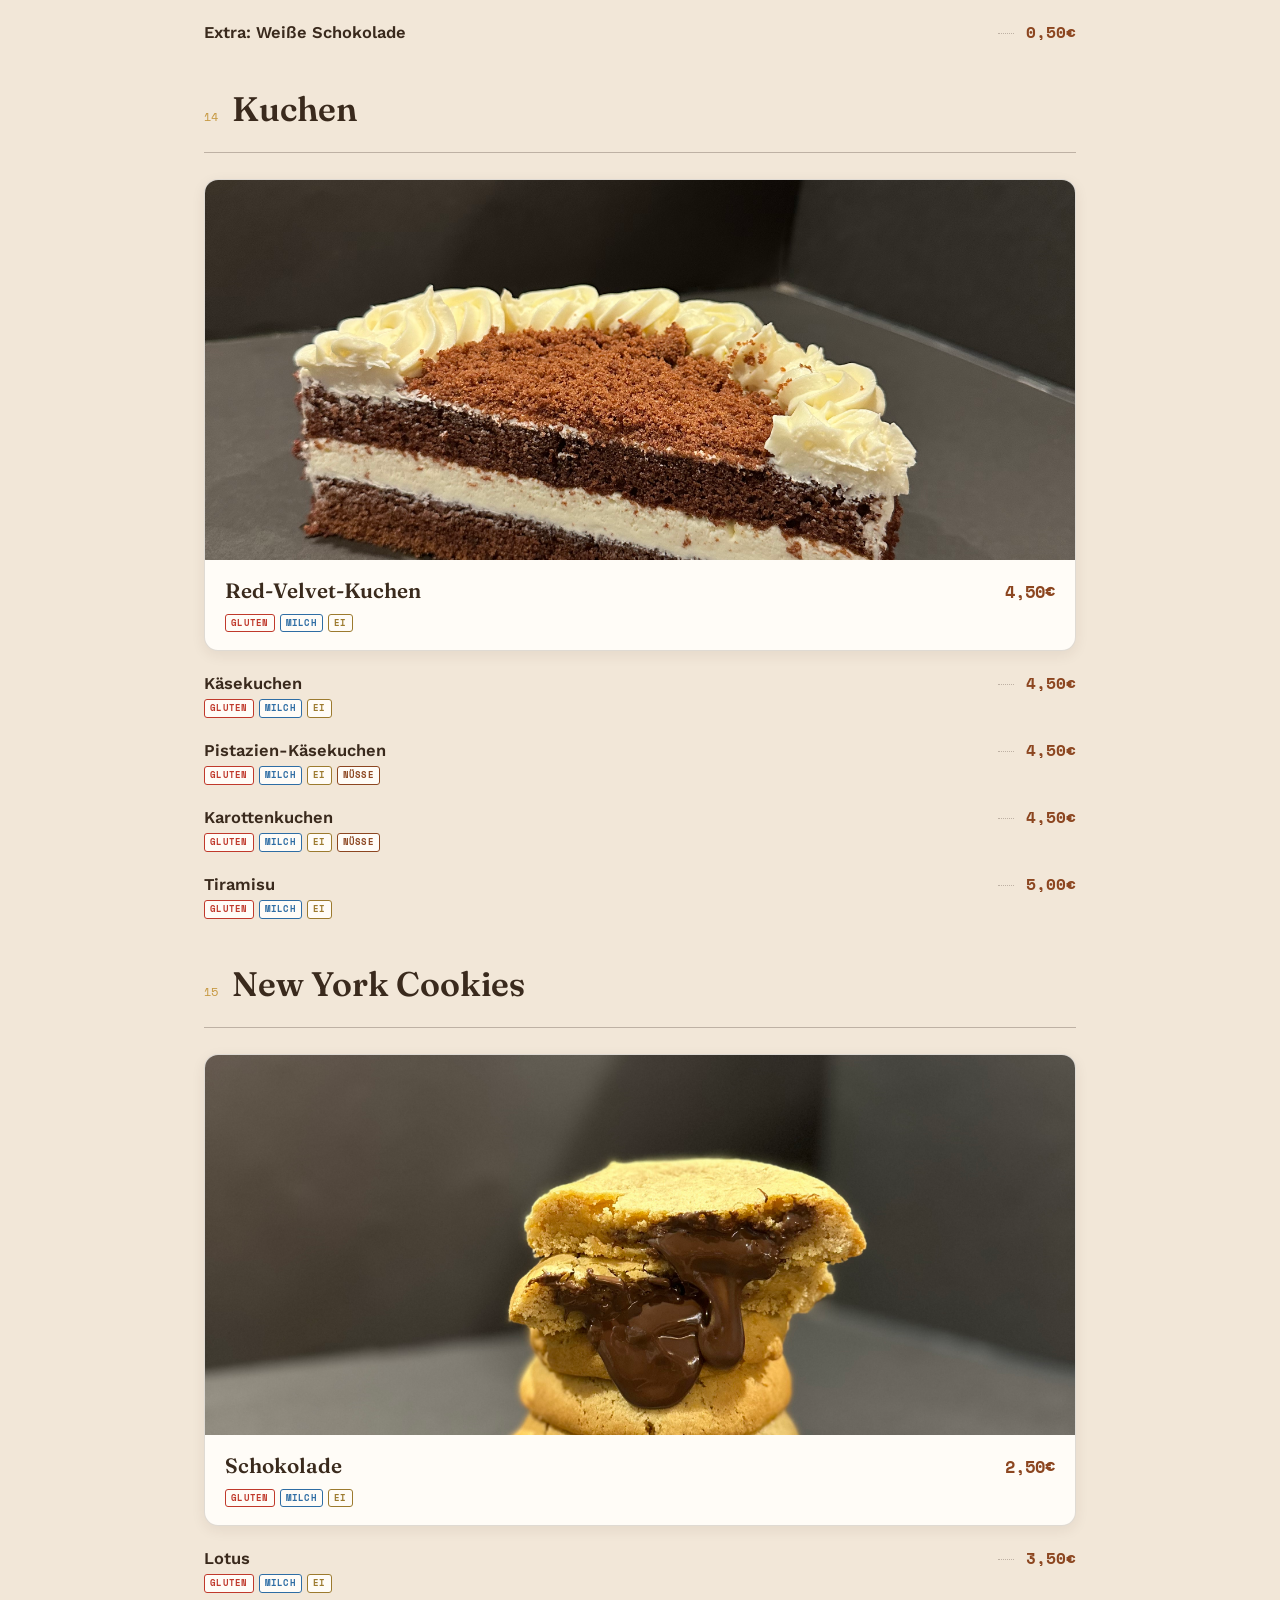
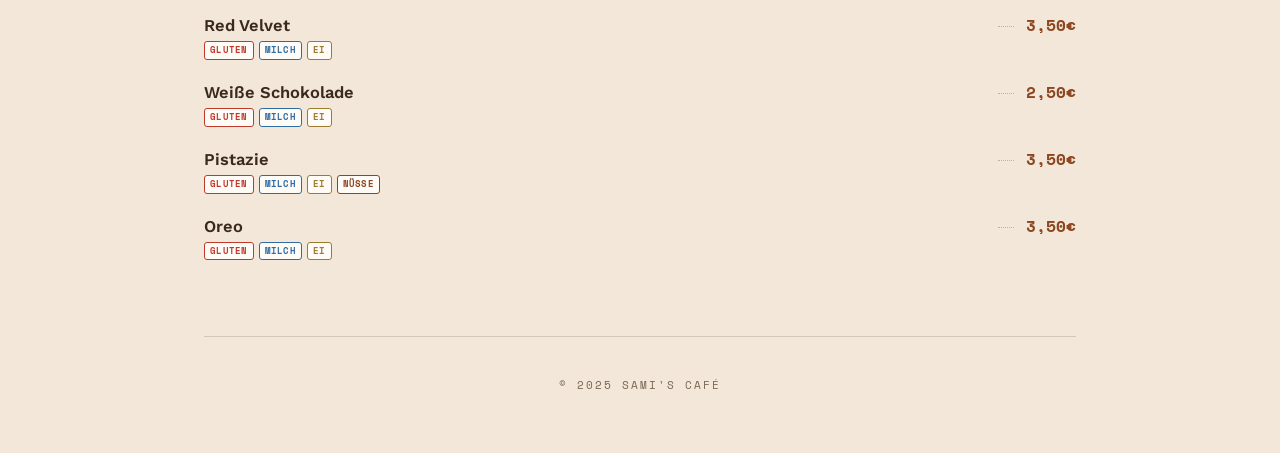
==== commit 839e73fc: "Add allergen tags and category notes Adds allergen metadata across Spanish, English, and German menu" ====
--- a/menu-de.html
+++ b/menu-de.html
@@ -1,39 +1,44 @@
 <!DOCTYPE html>
 <html lang="de">
+
 <head>
     <meta charset="UTF-8">
     <meta name="viewport" content="width=device-width, initial-scale=1.0">
     <title>Sami's Café &amp; Desayunos — Speisekarte</title>
     <link rel="preconnect" href="https://fonts.googleapis.com">
     <link rel="preconnect" href="https://fonts.gstatic.com" crossorigin>
-    <link href="https://fonts.googleapis.com/css2?family=Fraunces:opsz,wght@9..144,400;9..144,500;9..144,600;9..144,700&family=Space+Mono:wght@400;700&family=Work+Sans:wght@400;500;600&display=swap" rel="stylesheet">
+    <link
+        href="https://fonts.googleapis.com/css2?family=Fraunces:opsz,wght@9..144,400;9..144,500;9..144,600;9..144,700&family=Space+Mono:wght@400;700&family=Work+Sans:wght@400;500;600&display=swap"
+        rel="stylesheet">
     <link rel="stylesheet" href="style.css">
 </head>
+
 <body>
 
-<header>
-    <div class="lang-selector">
-        <a href="menu.html" class="lang-link" title="Español"><img src="img/flags/es.webp" alt="ES"></a>
-        <a href="menu-en.html" class="lang-link" title="English"><img src="img/flags/en.webp" alt="EN"></a>
-        <a href="menu-de.html" class="lang-link active" title="Deutsch"><img src="img/flags/de.webp" alt="DE"></a>
+    <header>
+        <div class="lang-selector">
+            <a href="index.html" class="lang-link" title="Español"><img src="img/flags/es.webp" alt="ES"></a>
+            <a href="menu-en.html" class="lang-link" title="English"><img src="img/flags/en.webp" alt="EN"></a>
+            <a href="menu-de.html" class="lang-link active" title="Deutsch"><img src="img/flags/de.webp" alt="DE"></a>
+        </div>
+        <img src="img/logo.png" alt="Sami's Café" class="logo">
+        <p class="header-tagline">Digitale Speisekarte</p>
+    </header>
+
+    <div class="nav-outer">
+        <nav class="category-nav" id="categoryNav" aria-label="Speisekarten-Kategorien"></nav>
     </div>
-    <img src="img/logo.png" alt="Sami's Café" class="logo">
-    <p class="header-tagline">Digitale Speisekarte</p>
-</header>
 
-<div class="nav-outer">
-    <nav class="category-nav" id="categoryNav" aria-label="Speisekarten-Kategorien"></nav>
-</div>
+    <div class="wrap">
+        <main id="menuContainer"></main>
 
-<div class="wrap">
-    <main id="menuContainer"></main>
+        <footer>
+            <p>&copy; 2025 Sami's Café</p>
+        </footer>
+    </div>
 
-    <footer>
-        <p>&copy; 2025 Sami's Café</p>
-    </footer>
-</div>
+    <script src="menu-data-de.js"></script>
+    <script src="menu-render.js"></script>
+</body>
 
-<script src="menu-data-de.js"></script>
-<script src="menu-render.js"></script>
-</body>
-</html>
+</html>
--- a/style.css
+++ b/style.css
@@ -221,6 +221,14 @@
     margin: 0 0 26px;
 }
 
+.cat-note {
+    font-family: var(--font-heading);
+    font-style: italic;
+    font-size: 14px;
+    color: var(--espresso-soft);
+    margin: -10px 0 24px;
+}
+
 /* --- ITEMS (con leader punteado) --- */
 .content-box {
     display: flex;
@@ -270,6 +278,27 @@
     white-space: nowrap;
 }
 
+/* --- ALÉRGENOS --- */
+.allergens { display: flex; flex-wrap: wrap; gap: 5px; margin-top: 6px; }
+.allergen {
+    font-family: var(--font-mono);
+    font-size: 9px;
+    font-weight: 700;
+    letter-spacing: .03em;
+    text-transform: uppercase;
+    line-height: 1.2;
+    padding: 3px 5px;
+    border-radius: 3px;
+    border: 1.5px solid;
+    background: var(--paper);
+    white-space: nowrap;
+}
+.allergen.gluten { border-color: #C0392B; color: #C0392B; }
+.allergen.lacteos { border-color: #2E6DA4; color: #2E6DA4; }
+.allergen.huevo { border-color: #9C7A2E; color: #9C7A2E; }
+.allergen.frutos-secos { border-color: var(--rust-dark); color: var(--rust-dark); }
+.allergen.pescado { border-color: #2E8B7A; color: #2E8B7A; }
+
 /* Listas de precio uniforme en cuadrícula (Té, Bebidas frías, Galletas...) */
 .content-box.grid-list {
     display: grid;
@@ -336,6 +365,7 @@
     padding-top: 10px;
     margin-top: 4px;
 }
+.big-info .allergens { margin-top: 10px; }
 
 @media (min-width: 700px) {
     .card-big img {
